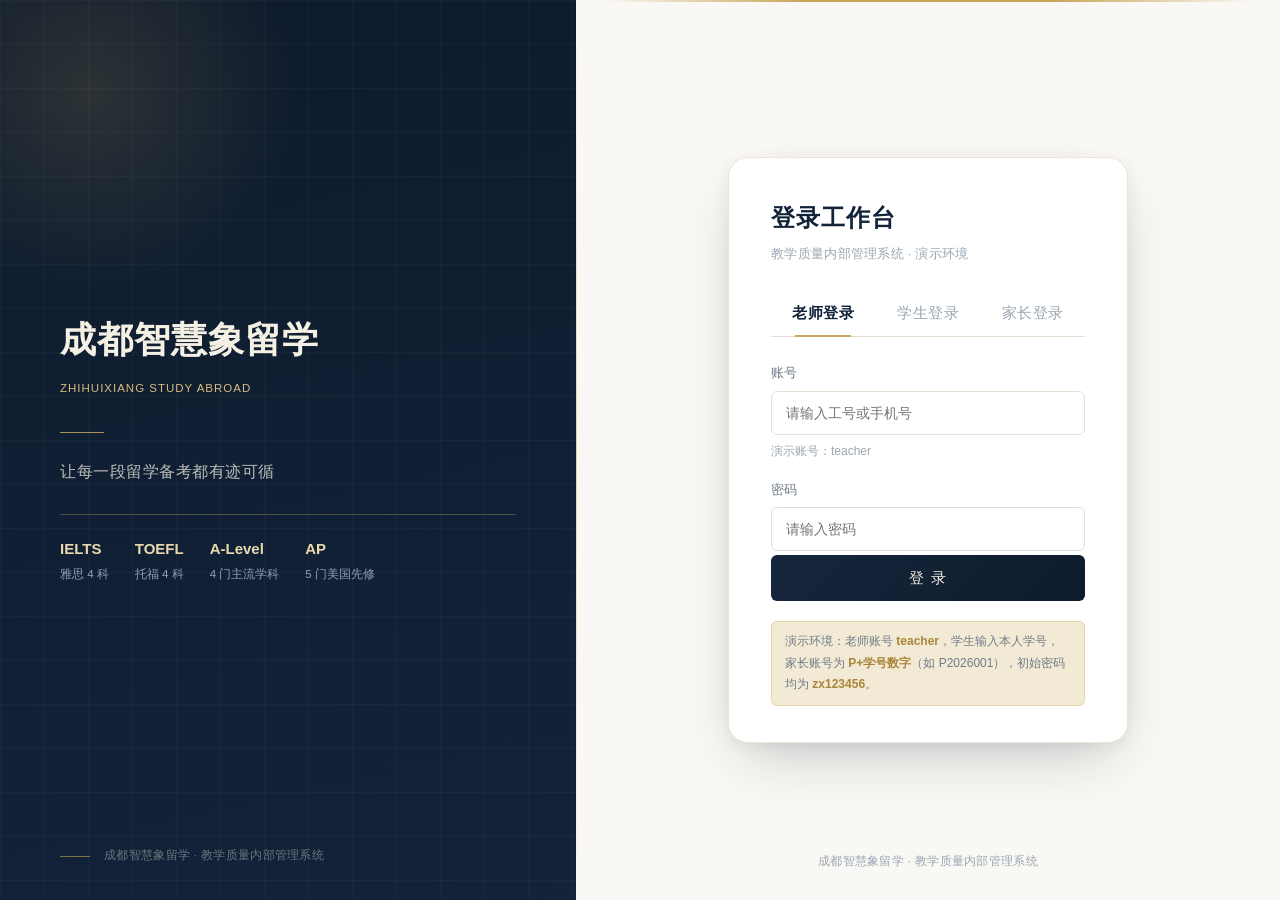
==== index.html @ 8008248f "学生进度追踪系统 Demo：Flask+SQLite 后端 / 老师端 / 学员端 / 家长端" ====
<!DOCTYPE html>
<html lang="zh-CN">
<head>
  <meta charset="UTF-8">
  <meta name="viewport" content="width=device-width, initial-scale=1.0">
  <title>登录 · 成都智慧象留学</title>
  <link rel="stylesheet" href="css/style.css?v=20260830h">
</head>
<body class="login-body">

  <!-- 左侧：品牌区 -->
  <aside class="login-brand">
    <h1 class="lb-name-zh">成都智慧象留学</h1>
    <div class="lb-name-en">ZHIHUIXIANG STUDY ABROAD</div>
    <div class="lb-divider"></div>
    <p class="lb-slogan">让每一段留学备考都有迹可循</p>
    <div class="lb-programs" aria-label="国际课程体系">
      <div class="pg-item"><div class="pg-name">IELTS</div><div class="pg-sub">雅思 4 科</div></div>
      <div class="pg-item"><div class="pg-name">TOEFL</div><div class="pg-sub">托福 4 科</div></div>
      <div class="pg-item"><div class="pg-name">A-Level</div><div class="pg-sub">4 门主流学科</div></div>
      <div class="pg-item"><div class="pg-name">AP</div><div class="pg-sub">5 门美国先修</div></div>
    </div>
    <div class="lb-foot">成都智慧象留学 · 教学质量内部管理系统</div>
  </aside>

  <!-- 右侧：登录区 -->
  <main class="login-main">
    <section class="login-card">
      <h2 class="lc-title">登录工作台</h2>
      <p class="lc-sub">教学质量内部管理系统 · 演示环境</p>

      <div class="login-tabs" id="login-tabs" role="tablist">
        <button type="button" class="login-tab active" data-role="teacher" role="tab" aria-selected="true">老师登录</button>
        <button type="button" class="login-tab" data-role="student" role="tab" aria-selected="false">学生登录</button>
        <button type="button" class="login-tab" data-role="parent" role="tab" aria-selected="false">家长登录</button>
      </div>

      <form id="login-form" autocomplete="off" novalidate>

        <!-- 老师登录 -->
        <div class="login-group" id="group-teacher">
          <div class="field" id="field-t-account">
            <label for="t-account">账号</label>
            <input type="text" id="t-account" placeholder="请输入工号或手机号">
            <span class="f-hint">演示账号：teacher</span>
          </div>
          <div class="field" id="field-t-password">
            <label for="t-password">密码</label>
            <input type="password" id="t-password" placeholder="请输入密码">
          </div>
        </div>

        <!-- 学生登录 -->
        <div class="login-group" id="group-student" hidden>
          <div class="field" id="field-s-account">
            <label for="s-account">学号</label>
            <input type="text" id="s-account" placeholder="请输入本人学号，如 S2026001">
            <span class="f-hint">演示学号：S2026001–S2026010</span>
          </div>
          <div class="field" id="field-s-password">
            <label for="s-password">密码</label>
            <input type="password" id="s-password" placeholder="请输入密码">
          </div>
        </div>

        <!-- 家长登录 -->
        <div class="login-group" id="group-parent" hidden>
          <div class="field" id="field-p-account">
            <label for="p-account">家长账号</label>
            <input type="text" id="p-account" placeholder="请输入家长账号，如 P2026001">
            <span class="f-hint">家长账号 = 字母 P + 孩子学号数字</span>
          </div>
          <div class="field" id="field-p-password">
            <label for="p-password">密码</label>
            <input type="password" id="p-password" placeholder="请输入密码">
          </div>
        </div>

        <div class="login-error" id="login-error" role="alert">账号或密码不正确</div>

        <button type="submit" class="btn-login" id="btn-login">登 录</button>

        <div class="demo-note" id="demo-note">
          演示环境：老师账号 <b>teacher</b>，学生输入本人学号，家长账号为 <b>P+学号数字</b>（如 P2026001），初始密码均为 <b>zx123456</b>。
        </div>
      </form>
    </section>

    <p class="login-footer">成都智慧象留学 · 教学质量内部管理系统</p>
  </main>

  <script src="js/mock-data.js?v=20260830h"></script>
  <script src="js/api.js?v=20260830h"></script>
  <script src="js/common.js?v=20260830h"></script>
</body>
</html>
---- css/style.css ----
/* =========================================================
 * 成都智慧象留学 · 教学质量内部管理系统 - 全站样式
 * 主色：深邃藏蓝 #0E1B2C / #12233A
 * 点缀：香槟金 #C9A85C / #D8BC7E
 * 内容区：暖白 #FAF8F4 + 米白卡片，正文 #2E3A48
 * 字体：标题宋体族，正文微软雅黑，数字 Georgia 衬线
 * ========================================================= */

:root {
  --c-navy: #0E1B2C;
  --c-navy-2: #12233A;
  --c-navy-3: #3E5C76;
  --c-gold: #C9A85C;
  --c-gold-light: #D8BC7E;
  --c-gold-deep: #A9853B;
  --c-gold-soft: #F3EAD5;
  --c-bg: #FAF8F4;
  --c-card: #FFFDF8;
  --c-border: #E5DFD2;
  --c-text: #2E3A48;
  --c-text-sub: #6E7B88;
  --c-text-light: #9AA6B2;
  --c-danger: #B04A3E;
  --c-done: #4A7A5E;
  --c-done-soft: #E7EFE7;
  --radius: 10px;
  --shadow: 0 2px 12px rgba(14, 27, 44, 0.06);
  --shadow-hover: 0 10px 28px rgba(14, 27, 44, 0.12);
  --f-serif: "DengXian", "DengXian Light", "Microsoft YaHei", "PingFang SC", sans-serif;
  --f-num: "Segoe UI", "Helvetica Neue", Arial, sans-serif;
}

* { margin: 0; padding: 0; box-sizing: border-box; }

html, body { height: 100%; }

body {
  font-family: "DengXian", "Microsoft YaHei", "PingFang SC", "Hiragino Sans GB", sans-serif;
  background: var(--c-bg);
  color: var(--c-text);
  font-size: 15px;
  line-height: 1.65;
  -webkit-font-smoothing: antialiased;
}

a { color: inherit; text-decoration: none; }
ul, ol { list-style: none; }
button { font-family: inherit; cursor: pointer; }
input, select, textarea { font-family: inherit; font-size: 14px; color: var(--c-text); }

/* 印章徽标：金色细描边圆环 + 「象」字 */
.seal {
  display: inline-flex;
  align-items: center;
  justify-content: center;
  color: var(--c-gold);
  flex: none;
  user-select: none;
}
.seal svg { display: block; }

/* ================= 顶部导航 ================= */
.topbar {
  background: var(--c-navy);
  color: #F5F0E4;
  height: 62px;
  display: flex;
  align-items: center;
  padding: 0 30px;
  gap: 14px;
  position: sticky;
  top: 0;
  z-index: 50;
  border-bottom: 1px solid rgba(201, 168, 92, 0.35);
}

.topbar .brand {
  display: flex;
  align-items: center;
  gap: 11px;
  font-family: var(--f-serif);
  font-size: 18px;
  font-weight: 600;
  letter-spacing: 0.5px;
  white-space: nowrap;
  color: #F5F0E4;
}

.topbar .brand .seal { width: 32px; height: 32px; }

.topbar .brand-sub {
  font-family: "Microsoft YaHei", sans-serif;
  font-size: 12px;
  font-weight: 400;
  color: rgba(245, 240, 228, 0.55);
  letter-spacing: 0.3px;
  border-left: 1px solid rgba(201, 168, 92, 0.4);
  padding-left: 12px;
}

.topbar .spacer { flex: 1; }

.topbar .user-chip {
  display: flex;
  align-items: center;
  gap: 10px;
  font-size: 13px;
  color: rgba(245, 240, 228, 0.9);
  white-space: nowrap;
}

.topbar .role-badge {
  font-size: 12px;
  color: var(--c-gold-light);
  border: 1px solid rgba(201, 168, 92, 0.55);
  border-radius: 3px;
  padding: 1px 8px;
  letter-spacing: 0.3px;
}

.topbar .user-link {
  font-size: 13px;
  color: rgba(245, 240, 228, 0.8);
  padding: 5px 13px;
  border: 1px solid rgba(245, 240, 228, 0.28);
  border-radius: 4px;
  transition: border-color 0.2s, color 0.2s;
  white-space: nowrap;
  letter-spacing: 0.3px;
}
.topbar .user-link:hover { border-color: var(--c-gold); color: var(--c-gold-light); }

/* ================= 布局 ================= */
.page { max-width: 1200px; margin: 0 auto; padding: 34px 24px 20px; }
.page-narrow { max-width: 1060px; }

.site-footer {
  text-align: center;
  font-size: 12px;
  color: var(--c-text-light);
  letter-spacing: 0.3px;
  padding: 26px 0 34px;
}
.site-footer::before {
  content: "";
  display: block;
  width: 56px;
  height: 1px;
  background: var(--c-gold);
  opacity: 0.55;
  margin: 0 auto 14px;
}

.section-head {
  display: flex;
  align-items: baseline;
  justify-content: space-between;
  gap: 12px;
  margin: 30px 0 16px;
}
.section-head h2 {
  font-family: var(--f-serif);
  font-size: 19px;
  font-weight: 600;
  color: var(--c-navy-2);
  letter-spacing: 0.5px;
}
.section-head h2::before {
  content: "";
  display: inline-block;
  width: 4px; height: 15px;
  background: var(--c-gold);
  margin-right: 10px;
  vertical-align: -1px;
}
.section-head .sec-note { font-size: 12px; color: var(--c-text-light); letter-spacing: 0.5px; }

/* ================= 卡片 ================= */
.card {
  background: var(--c-card);
  border-radius: var(--radius);
  box-shadow: var(--shadow);
  border: 1px solid var(--c-border);
  padding: 22px 24px;
}

/* ================= 统计卡片 ================= */
.stat-grid {
  display: grid;
  grid-template-columns: repeat(4, 1fr);
  gap: 18px;
}

.stat-card {
  background: var(--c-card);
  border-radius: var(--radius);
  box-shadow: var(--shadow);
  border: 1px solid var(--c-border);
  border-top: 2px solid var(--c-gold);
  padding: 20px 22px;
  display: flex;
  align-items: center;
  gap: 16px;
  transition: transform 0.2s, box-shadow 0.2s;
}
.stat-card:hover { transform: translateY(-2px); box-shadow: var(--shadow-hover); }

.stat-icon {
  width: 48px; height: 48px;
  border-radius: 50%;
  border: 1px solid var(--c-border);
  background: var(--c-bg);
  color: var(--c-gold-deep);
  display: flex; align-items: center; justify-content: center;
  flex: none;
}
.stat-icon svg { width: 22px; height: 22px; }
.stat-icon.navy { color: var(--c-navy-2); }

.stat-meta .stat-value {
  font-family: var(--f-num);
  font-size: 28px;
  font-weight: 700;
  color: var(--c-navy-2);
  line-height: 1.2;
}
.stat-meta .stat-value .unit {
  font-family: "Microsoft YaHei", sans-serif;
  font-size: 13px; font-weight: 400;
  color: var(--c-text-sub);
  margin-left: 3px;
}
.stat-meta .stat-label { font-size: 13px; color: var(--c-text-sub); margin-top: 2px; letter-spacing: 0.3px; }

/* ================= 筛选工具栏 ================= */
.toolbar {
  display: flex;
  flex-wrap: wrap;
  gap: 12px;
  align-items: center;
  margin-bottom: 20px;
}

.search-box {
  position: relative;
  flex: 1;
  min-width: 220px;
  max-width: 340px;
}
.search-box svg {
  position: absolute; left: 13px; top: 50%;
  transform: translateY(-50%);
  width: 16px; height: 16px;
  color: var(--c-text-light);
  pointer-events: none;
}
.search-box input {
  width: 100%;
  height: 40px;
  border: 1px solid var(--c-border);
  border-radius: 6px;
  padding: 0 12px 0 38px;
  background: #fff;
  outline: none;
  transition: border-color 0.2s, box-shadow 0.2s;
}
.search-box input:focus {
  border-color: var(--c-navy-2);
  box-shadow: 0 0 0 3px rgba(18, 35, 58, 0.08);
}

.filter-tabs { display: flex; gap: 8px; flex-wrap: wrap; }
.filter-tab {
  height: 40px;
  padding: 0 18px;
  border: 1px solid var(--c-border);
  border-radius: 6px;
  background: #fff;
  font-size: 13px;
  letter-spacing: 0.3px;
  color: var(--c-text-sub);
  transition: all 0.2s;
}
.filter-tab:hover { border-color: var(--c-gold); color: var(--c-gold-deep); }
.filter-tab.active {
  background: var(--c-navy-2);
  border-color: var(--c-navy-2);
  color: #F5F0E4;
  font-weight: 500;
}

.toolbar .result-count { font-size: 13px; color: var(--c-text-light); margin-left: auto; white-space: nowrap; }

/* ================= 学员卡片列表 ================= */
.student-grid {
  display: grid;
  grid-template-columns: repeat(3, 1fr);
  gap: 18px;
}

.student-card {
  background: var(--c-card);
  border-radius: var(--radius);
  border: 1px solid var(--c-border);
  box-shadow: var(--shadow);
  padding: 20px;
  cursor: pointer;
  transition: transform 0.2s, box-shadow 0.2s, border-color 0.2s;
  display: flex;
  flex-direction: column;
  gap: 14px;
  position: relative;
}
.student-card:hover {
  transform: translateY(-3px);
  box-shadow: var(--shadow-hover);
  border-color: rgba(201, 168, 92, 0.7);
}

.sc-head { display: flex; align-items: center; gap: 12px; }

.avatar {
  width: 44px; height: 44px;
  border-radius: 50%;
  color: #F5F0E4;
  font-size: 18px;
  font-family: var(--f-serif);
  display: inline-flex;
  align-items: center;
  justify-content: center;
  flex: none;
  user-select: none;
  border: 1px solid rgba(255, 255, 255, 0.25);
}
.avatar.sm { width: 34px; height: 34px; font-size: 14px; }
.avatar.lg { width: 56px; height: 56px; font-size: 23px; }

.sc-name-block { flex: 1; min-width: 0; }
.sc-name {
  font-family: var(--f-serif);
  font-size: 17px;
  font-weight: 600;
  letter-spacing: 0.3px;
  color: var(--c-navy-2);
}
.sc-no { font-size: 12px; color: var(--c-text-light); margin-top: 1px; font-family: var(--f-num); letter-spacing: 0.5px; }

.sc-class { font-size: 12px; color: var(--c-text-sub); background: var(--c-bg); border: 1px solid var(--c-border); border-radius: 3px; padding: 2px 8px; white-space: nowrap; }

.sc-tags { display: flex; flex-wrap: wrap; gap: 6px; }

.tag {
  font-size: 12px;
  padding: 2px 10px;
  border-radius: 3px;
  white-space: nowrap;
  letter-spacing: 0.5px;
}
.tag-subject { background: var(--c-gold-soft); color: var(--c-gold-deep); }

.tag-stage-basic { background: #ECEFF3; color: var(--c-navy-2); }
.tag-stage-boost { background: var(--c-gold-soft); color: var(--c-gold-deep); }
.tag-stage-sprint { background: var(--c-navy-2); color: var(--c-gold-light); }

.sc-progress .prog-top {
  display: flex; justify-content: space-between;
  font-size: 12px; color: var(--c-text-sub); margin-bottom: 6px;
}
.sc-progress .prog-top b { color: var(--c-navy-2); font-size: 14px; font-family: var(--f-num); }

.progress-track {
  height: 6px;
  background: #EFEAE0;
  border-radius: 999px;
  overflow: hidden;
}
.progress-fill {
  height: 100%;
  border-radius: 999px;
  background: linear-gradient(90deg, var(--c-navy-2), var(--c-navy-3));
  transition: width 0.6s ease;
}

.sc-foot {
  display: flex; justify-content: space-between; align-items: center;
  font-size: 12px; color: var(--c-text-light);
  border-top: 1px solid var(--c-border);
  padding-top: 12px;
}
.sc-foot .dot {
  display: inline-block; width: 5px; height: 5px;
  border-radius: 50%; background: var(--c-gold);
  margin-right: 6px; vertical-align: 1.5px;
}

.empty-tip {
  grid-column: 1 / -1;
  text-align: center;
  color: var(--c-text-light);
  padding: 50px 0;
  font-size: 14px;
  letter-spacing: 0.3px;
}

/* ================= 弹窗 ================= */
.modal-mask {
  position: fixed; inset: 0;
  background: rgba(14, 27, 44, 0.55);
  display: none;
  align-items: flex-start;
  justify-content: center;
  padding: 40px 20px;
  z-index: 100;
  overflow-y: auto;
}
.modal-mask.open { display: flex; }

.modal {
  background: var(--c-card);
  border-radius: 12px;
  border-top: 2px solid var(--c-gold);
  width: 100%;
  max-width: 880px;
  box-shadow: 0 24px 64px rgba(14, 27, 44, 0.35);
  animation: modalIn 0.25s ease;
}
@keyframes modalIn { from { opacity: 0; transform: translateY(16px); } to { opacity: 1; transform: none; } }

.modal-head {
  display: flex; align-items: center; gap: 14px;
  padding: 20px 26px;
  border-bottom: 1px solid var(--c-border);
  position: sticky; top: 0; background: var(--c-card);
  border-radius: 12px 12px 0 0;
  z-index: 2;
}
.modal-head .m-title {
  font-family: var(--f-serif);
  font-size: 17px; font-weight: 600;
  letter-spacing: 0.3px;
  color: var(--c-navy-2);
  flex: 1;
}
.modal-head .m-sub { font-family: "Microsoft YaHei", sans-serif; font-size: 12px; color: var(--c-text-light); margin-top: 2px; font-weight: 400; letter-spacing: 0.5px; }
.modal-close {
  width: 32px; height: 32px;
  border: 1px solid var(--c-border);
  background: #fff;
  border-radius: 6px;
  color: var(--c-text-sub);
  font-size: 15px;
  line-height: 1;
  flex: none;
  transition: all 0.2s;
}
.modal-close:hover { border-color: var(--c-gold); color: var(--c-gold-deep); }

.modal-body { padding: 24px 26px 28px; }

.detail-summary {
  display: flex; flex-wrap: wrap; gap: 10px 26px;
  background: var(--c-bg);
  border: 1px solid var(--c-border);
  border-radius: 8px;
  padding: 14px 18px;
  margin-bottom: 20px;
  font-size: 13px;
}
.detail-summary .item b { color: var(--c-navy-2); font-weight: 600; }
.detail-summary .item span { color: var(--c-text-light); margin-right: 6px; }

.detail-grid {
  display: grid;
  grid-template-columns: 310px 1fr;
  gap: 24px;
  align-items: start;
}

.detail-block h3 {
  font-family: var(--f-serif);
  font-size: 14.5px; font-weight: 600;
  letter-spacing: 0.3px;
  color: var(--c-navy-2);
  margin: 20px 0 10px;
  display: flex; align-items: center; gap: 6px;
}
.detail-block h3:first-child { margin-top: 0; }

/* 趋势图 */
.trend-chart { width: 100%; background: var(--c-bg); border: 1px solid var(--c-border); border-radius: 8px; padding: 12px 8px 6px; }
.trend-chart svg { width: 100%; height: auto; display: block; }

/* 时间线 */
.timeline { position: relative; padding-left: 20px; }
.timeline::before {
  content: "";
  position: absolute; left: 5px; top: 6px; bottom: 6px;
  width: 1px;
  background: var(--c-border);
}
.tl-item { position: relative; padding: 0 0 18px 14px; }
.tl-item:last-child { padding-bottom: 4px; }
.tl-item::before {
  content: "";
  position: absolute; left: -19px; top: 6px;
  width: 9px; height: 9px;
  border-radius: 50%;
  background: var(--c-gold);
  border: 2px solid var(--c-card);
  box-shadow: 0 0 0 2px var(--c-gold-soft);
}
.tl-item.tl-pending::before { background: var(--c-navy-3); box-shadow: 0 0 0 2px #E4EAF0; }
.tl-item.tl-new::before { background: var(--c-gold-deep); box-shadow: 0 0 0 2px var(--c-gold-soft); }

.tl-card {
  background: var(--c-bg);
  border: 1px solid var(--c-border);
  border-radius: 8px;
  padding: 12px 14px;
  transition: box-shadow 0.3s;
}
.tl-card.flash { animation: flashBg 1.6s ease; }
@keyframes flashBg {
  0% { background: var(--c-gold-soft); box-shadow: 0 0 0 2px var(--c-gold); }
  100% { background: var(--c-bg); box-shadow: none; }
}
.tl-top { display: flex; flex-wrap: wrap; align-items: center; gap: 10px; font-size: 12px; color: var(--c-text-light); }
.tl-top .tl-date { font-family: var(--f-num); font-weight: 700; color: var(--c-text-sub); letter-spacing: 0.5px; }
.tl-top .tl-status { margin-left: auto; }
.tl-top .tag-done { background: var(--c-done-soft); color: var(--c-done); }
.tl-top .tag-pending { background: #E4EAF0; color: var(--c-navy-3); }
.tl-content { font-size: 13.5px; margin-top: 6px; }
.tl-comment {
  margin-top: 8px;
  font-size: 12.5px;
  color: var(--c-text-sub);
  background: #fff;
  border-left: 2px solid var(--c-gold);
  border-radius: 0 6px 6px 0;
  padding: 6px 10px;
}
.tl-comment .c-label { color: var(--c-gold-deep); font-weight: 600; margin-right: 4px; letter-spacing: 0.3px; }
.tl-comment.empty { border-left-color: var(--c-border); color: var(--c-text-light); }

/* 成绩表 */
.exam-table { width: 100%; border-collapse: collapse; font-size: 13px; }
.exam-table th, .exam-table td { padding: 9px 12px; text-align: left; border-bottom: 1px solid var(--c-border); }
.exam-table th { color: var(--c-text-light); font-weight: 500; font-size: 12px; background: var(--c-bg); letter-spacing: 0.3px; }
.exam-table tr:last-child td { border-bottom: none; }
.exam-table td.score { font-weight: 700; color: var(--c-navy-2); font-family: var(--f-num); }
.exam-table td.score .good { color: var(--c-gold-deep); }

/* ================= 按钮 ================= */
.btn {
  display: inline-flex; align-items: center; justify-content: center; gap: 6px;
  height: 38px;
  padding: 0 18px;
  border-radius: 6px;
  border: 1px solid transparent;
  font-size: 14px;
  letter-spacing: 0.3px;
  transition: all 0.2s;
  white-space: nowrap;
}
.btn-primary { background: var(--c-navy-2); color: #F5F0E4; }
.btn-primary:hover { background: var(--c-navy); }
.btn-accent { background: var(--c-gold); color: #FFFFFF; }
.btn-accent:hover { background: var(--c-gold-deep); }
.btn-ghost { background: #fff; border-color: var(--c-border); color: var(--c-text-sub); }
.btn-ghost:hover { border-color: var(--c-gold); color: var(--c-gold-deep); }
.btn-lg { height: 46px; padding: 0 28px; font-size: 15px; }

/* ================= 表单 ================= */
.form-grid { display: grid; grid-template-columns: 1fr 1fr; gap: 14px; }
.form-item { display: flex; flex-direction: column; gap: 6px; }
.form-item.full { grid-column: 1 / -1; }
.form-item label { font-size: 13px; color: var(--c-text-sub); font-weight: 500; letter-spacing: 0.5px; }
.form-item label .req { color: var(--c-danger); margin-left: 2px; }
.form-item input, .form-item select, .form-item textarea {
  height: 38px;
  border: 1px solid var(--c-border);
  border-radius: 6px;
  padding: 0 12px;
  outline: none;
  background: #fff;
  transition: border-color 0.2s, box-shadow 0.2s;
  width: 100%;
}
.form-item textarea { height: 72px; padding: 8px 12px; resize: vertical; }
.form-item input:focus, .form-item select:focus, .form-item textarea:focus {
  border-color: var(--c-navy-2);
  box-shadow: 0 0 0 3px rgba(18, 35, 58, 0.08);
}
.form-actions { display: flex; justify-content: flex-end; gap: 10px; margin-top: 18px; }

/* ================= 学员端（我的备考档案） ================= */
.profile-head {
  display: flex; align-items: center; gap: 18px; flex-wrap: wrap;
}
.profile-head .p-info { flex: 1; min-width: 200px; }
.profile-head .p-name {
  font-family: var(--f-serif);
  font-size: 22px; font-weight: 700;
  letter-spacing: 0.5px;
  color: var(--c-navy-2);
}
.profile-head .p-meta { font-size: 13px; color: var(--c-text-sub); margin-top: 5px; display: flex; flex-wrap: wrap; gap: 6px 14px; }

.ring-wrap { display: flex; gap: 30px; align-items: center; flex-wrap: wrap; margin-top: 22px; }
.ring-box { position: relative; width: 168px; height: 168px; flex: none; }
.ring-box svg { width: 100%; height: 100%; transform: rotate(-90deg); }
.ring-box .ring-center {
  position: absolute; inset: 0;
  display: flex; flex-direction: column; align-items: center; justify-content: center;
}
.ring-box .ring-value {
  font-family: var(--f-num);
  font-size: 34px; font-weight: 700;
  color: var(--c-gold-deep);
  line-height: 1.1;
}
.ring-box .ring-value .unit { font-size: 14px; font-weight: 400; }
.ring-box .ring-label { font-size: 12px; color: var(--c-text-light); margin-top: 3px; letter-spacing: 0.3px; }

.ring-side { flex: 1; min-width: 240px; display: flex; flex-direction: column; gap: 12px; }
.goal-card {
  background: var(--c-bg);
  border: 1px solid var(--c-border);
  border-radius: 8px;
  padding: 14px 16px;
  font-size: 13.5px;
}
.goal-card .g-label {
  font-size: 12px; color: var(--c-gold-deep); font-weight: 600;
  letter-spacing: 0.3px;
  display: flex; align-items: center; gap: 5px; margin-bottom: 4px;
}
.stage-row { display: flex; align-items: center; gap: 10px; font-size: 13.5px; flex-wrap: wrap; }
.stage-track {
  flex: 1; min-width: 180px;
  display: flex; align-items: center;
}
.stage-step {
  flex: 1; text-align: center; position: relative; font-size: 12px; color: var(--c-text-light);
  letter-spacing: 0.3px;
}
.stage-step .s-dot {
  width: 12px; height: 12px; border-radius: 50%;
  background: #EFEAE0; margin: 0 auto 4px;
  border: 2px solid #fff; box-shadow: 0 0 0 2px #EFEAE0;
}
.stage-step.done .s-dot { background: var(--c-navy-3); box-shadow: 0 0 0 2px #E4EAF0; }
.stage-step.current { color: var(--c-navy-2); font-weight: 600; }
.stage-step.current .s-dot { background: var(--c-gold); box-shadow: 0 0 0 2px var(--c-gold-soft); }
.stage-line { height: 2px; flex: 1; background: #EFEAE0; margin-bottom: 18px; }
.stage-line.done { background: var(--c-navy-3); }

/* 周柱状图 */
.bar-chart {
  display: flex; align-items: flex-end; gap: 14px;
  height: 170px;
  padding: 10px 6px 0;
}
.bar-col { flex: 1; display: flex; flex-direction: column; align-items: center; gap: 6px; height: 100%; justify-content: flex-end; }
.bar-col .bar {
  width: 60%; max-width: 42px;
  border-radius: 3px 3px 0 0;
  background: linear-gradient(180deg, var(--c-navy-3), var(--c-navy-2));
  min-height: 4px;
  transition: height 0.6s ease;
  position: relative;
}
.bar-col.weekend .bar { background: linear-gradient(180deg, var(--c-gold-light), var(--c-gold)); }
.bar-col .bar-val { font-family: var(--f-num); font-size: 11px; color: var(--c-text-sub); font-weight: 700; }
.bar-col .bar-label { font-size: 12px; color: var(--c-text-light); letter-spacing: 0.3px; }
.bar-col .bar-label.today { color: var(--c-gold-deep); font-weight: 700; }

/* 成绩卡片 */
.exam-cards { display: grid; grid-template-columns: repeat(auto-fill, minmax(220px, 1fr)); gap: 14px; }
.exam-card {
  background: var(--c-card);
  border: 1px solid var(--c-border);
  border-radius: 8px;
  padding: 16px;
  display: flex; align-items: center; gap: 14px;
  box-shadow: var(--shadow);
  transition: transform 0.2s, box-shadow 0.2s;
}
.exam-card:hover { transform: translateY(-2px); box-shadow: var(--shadow-hover); }
.exam-score {
  width: 54px; height: 54px; border-radius: 50%;
  border: 1px solid rgba(201, 168, 92, 0.55);
  display: flex; align-items: center; justify-content: center;
  font-family: var(--f-num);
  font-weight: 700; font-size: 16px; flex: none;
  background: var(--c-gold-soft); color: var(--c-gold-deep);
}
.exam-score.mid { background: var(--c-bg); color: var(--c-navy-3); border-color: var(--c-border); }
.exam-info .e-subject { font-size: 14px; font-weight: 600; letter-spacing: 0.5px; }
.exam-info .e-meta { font-size: 12px; color: var(--c-text-light); margin-top: 2px; }

/* ================= 登录页 ================= */
.login-body {
  min-height: 100vh;
  display: flex;
}

/* 左侧品牌区 */
.login-brand {
  width: 45%;
  min-width: 380px;
  background: linear-gradient(168deg, var(--c-navy) 0%, var(--c-navy-2) 100%);
  color: #F5F0E4;
  display: flex;
  flex-direction: column;
  justify-content: center;
  padding: 64px 60px;
  position: relative;
  overflow: hidden;
}
.login-brand .lb-watermark {
  position: absolute;
  right: -30px; bottom: -60px;
  font-family: var(--f-serif);
  font-size: 340px;
  line-height: 1;
  color: rgba(201, 168, 92, 0.05);
  pointer-events: none;
  user-select: none;
}
.login-brand .lb-seal { width: 76px; height: 76px; margin-bottom: 34px; }
.login-brand .lb-name-zh {
  font-family: var(--f-serif);
  font-size: 36px;
  font-weight: 600;
  letter-spacing: 1px;
  line-height: 1.35;
}
.login-brand .lb-name-en {
  margin-top: 14px;
  font-family: var(--f-num);
  font-size: 11.5px;
  letter-spacing: 1px;
  color: var(--c-gold-light);
  text-transform: uppercase;
}
.login-brand .lb-divider {
  width: 44px; height: 1px;
  background: var(--c-gold);
  margin: 34px 0 26px;
  opacity: 0.85;
}
.login-brand .lb-slogan {
  font-size: 15.5px;
  letter-spacing: 0.5px;
  color: rgba(245, 240, 228, 0.75);
}
.login-brand .lb-foot {
  position: absolute;
  left: 60px; right: 60px; bottom: 34px;
  font-size: 12px;
  letter-spacing: 0.3px;
  color: rgba(245, 240, 228, 0.4);
  display: flex;
  align-items: center;
  gap: 14px;
}
.login-brand .lb-foot::before {
  content: "";
  width: 30px; height: 1px;
  background: var(--c-gold);
  opacity: 0.6;
  flex: none;
}

/* 右侧登录区 */
.login-main {
  flex: 1;
  background: var(--c-bg);
  display: flex;
  align-items: center;
  justify-content: center;
  padding: 48px 24px;
  position: relative;
}
.login-main::before {
  content: "";
  position: absolute; left: 0; top: 0; bottom: 0;
  width: 1px;
  background: linear-gradient(180deg, rgba(201, 168, 92, 0), var(--c-gold), rgba(201, 168, 92, 0));
  opacity: 0.5;
}

.login-card {
  width: 100%;
  max-width: 400px;
  background: #fff;
  border: 1px solid var(--c-border);
  border-top: 2px solid var(--c-gold);
  border-radius: 10px;
  box-shadow: 0 14px 44px rgba(14, 27, 44, 0.08);
  padding: 40px 42px 36px;
  animation: cardIn 0.5s ease;
}
@keyframes cardIn { from { opacity: 0; transform: translateY(14px); } to { opacity: 1; transform: none; } }

.lc-title {
  font-family: var(--f-serif);
  font-size: 24px;
  font-weight: 600;
  letter-spacing: 1px;
  color: var(--c-navy-2);
}
.lc-sub { font-size: 12.5px; color: var(--c-text-light); margin-top: 6px; letter-spacing: 0.3px; }

.login-tabs {
  display: flex;
  margin: 30px 0 26px;
  border-bottom: 1px solid var(--c-border);
}
.login-tab {
  flex: 1;
  background: none;
  border: none;
  font-size: 15px;
  letter-spacing: 0.5px;
  color: var(--c-text-light);
  padding: 10px 0 13px;
  position: relative;
  transition: color 0.2s;
}
.login-tab:hover { color: var(--c-text-sub); }
.login-tab.active { color: var(--c-navy-2); font-weight: 600; }
.login-tab::after {
  content: "";
  position: absolute;
  left: 50%; bottom: -1px;
  width: 0; height: 2px;
  background: var(--c-gold);
  transform: translateX(-50%);
  transition: width 0.25s ease;
}
.login-tab.active::after { width: 56px; }

.login-group { display: flex; flex-direction: column; gap: 18px; }
.login-group[hidden] { display: none; }

.field { display: flex; flex-direction: column; gap: 7px; }
.field label {
  font-size: 12.5px;
  color: var(--c-text-sub);
  letter-spacing: 0.3px;
}
.field input, .field select {
  height: 44px;
  border: 1px solid var(--c-border);
  border-radius: 6px;
  padding: 0 14px;
  outline: none;
  background: #fff;
  font-size: 14px;
  transition: border-color 0.2s, box-shadow 0.2s;
}
.field select { appearance: none; -webkit-appearance: none; background-image: none; }
.field .select-wrap { position: relative; }
.field .select-wrap::after {
  content: "";
  position: absolute; right: 16px; top: 50%;
  width: 7px; height: 7px;
  border-right: 1.5px solid var(--c-text-light);
  border-bottom: 1.5px solid var(--c-text-light);
  transform: translateY(-70%) rotate(45deg);
  pointer-events: none;
}
.field input:focus, .field select:focus {
  border-color: var(--c-navy-2);
  box-shadow: 0 0 0 3px rgba(18, 35, 58, 0.08);
}
.field.has-error input, .field.has-error select {
  border-color: var(--c-danger);
  box-shadow: 0 0 0 3px rgba(176, 74, 62, 0.1);
}
.field .f-hint { font-size: 12px; color: var(--c-text-light); }

.login-error {
  display: none;
  font-size: 13px;
  color: var(--c-danger);
  background: rgba(176, 74, 62, 0.07);
  border: 1px solid rgba(176, 74, 62, 0.25);
  border-radius: 6px;
  padding: 9px 13px;
  letter-spacing: 0.5px;
}
.login-error.show { display: block; animation: shakeIn 0.3s ease; }
@keyframes shakeIn {
  0% { transform: translateX(-4px); }
  50% { transform: translateX(4px); }
  100% { transform: translateX(0); }
}

.btn-login {
  width: 100%;
  height: 46px;
  margin-top: 4px;
  background: var(--c-navy-2);
  color: #F5F0E4;
  border: none;
  border-radius: 6px;
  font-size: 15px;
  letter-spacing: 1px;
  transition: background 0.2s, transform 0.15s;
}
.btn-login:hover { background: var(--c-navy); }
.btn-login:active { transform: translateY(1px); }

.demo-note {
  margin-top: 20px;
  font-size: 12px;
  color: var(--c-text-sub);
  background: var(--c-gold-soft);
  border: 1px solid rgba(201, 168, 92, 0.35);
  border-radius: 6px;
  padding: 9px 13px;
  line-height: 1.8;
}
.demo-note b { color: var(--c-gold-deep); font-weight: 600; }

.login-footer {
  position: absolute;
  left: 0; right: 0; bottom: 28px;
  text-align: center;
  font-size: 12px;
  color: var(--c-text-light);
  letter-spacing: 0.3px;
}

/* ================= Toast ================= */
.toast {
  position: fixed;
  top: 78px; left: 50%;
  transform: translate(-50%, -12px);
  background: #fff;
  color: var(--c-text);
  padding: 10px 22px;
  border-radius: 8px;
  border: 1px solid var(--c-border);
  border-left: 3px solid var(--c-gold);
  box-shadow: 0 10px 30px rgba(14, 27, 44, 0.18);
  font-size: 14px;
  opacity: 0;
  pointer-events: none;
  transition: opacity 0.3s, transform 0.3s;
  z-index: 200;
}
.toast-show { opacity: 1; transform: translate(-50%, 0); }
.toast-warn { border-left-color: var(--c-danger); }

/* ================= 响应式 ================= */
@media (max-width: 1024px) {
  .student-grid { grid-template-columns: repeat(2, 1fr); }
  .detail-grid { grid-template-columns: 1fr; }
}

@media (max-width: 860px) {
  .login-body { flex-direction: column; }
  .login-brand {
    width: 100%; min-width: 0;
    padding: 48px 32px 84px;
  }
  .login-brand .lb-name-zh { font-size: 28px; letter-spacing: 1px; }
  .login-brand .lb-watermark { font-size: 220px; }
  .login-brand .lb-foot { left: 32px; right: 32px; bottom: 28px; }
  .login-main::before { display: none; }
}

@media (max-width: 768px) {
  .page { padding: 22px 16px 12px; }
  .topbar { padding: 0 16px; height: 56px; }
  .topbar .brand-sub, .topbar .role-badge { display: none; }
  .stat-grid { grid-template-columns: repeat(2, 1fr); gap: 12px; }
  .student-grid { grid-template-columns: 1fr; }
  .form-grid { grid-template-columns: 1fr; }
  .login-card { padding: 30px 24px 28px; }
  .modal-mask { padding: 16px 10px; }
  .toolbar .result-count { margin-left: 0; width: 100%; }
  .section-head h2 { font-size: 17px; }
}

/* ---------- 老师端编辑能力：评阅 / 小按钮 ---------- */
.btn-mini {
  height: 24px;
  padding: 0 10px;
  font-size: 12px;
  border-radius: 6px;
  border: 1px solid #C9A85C;
  background: #FFFDF8;
  color: #A0885A;
  cursor: pointer;
  font-family: inherit;
  transition: background 0.15s, color 0.15s;
}
.btn-mini:hover { background: #C9A85C; color: #FFFDF8; }
.btn-mini.primary {
  background: #C9A85C;
  color: #FFFDF8;
  border-color: #C9A85C;
}
.btn-mini.primary:hover { background: #B3944C; }

.tl-top { display: flex; align-items: center; gap: 10px; }
.tl-top .btn-mini { margin-left: auto; }

.review-form {
  display: flex;
  gap: 8px;
  margin-top: 10px;
}
.review-input {
  flex: 1;
  height: 34px;
  padding: 0 12px;
  font-size: 13px;
  border: 1px solid #E5DFD2;
  border-radius: 8px;
  background: #FAF8F4;
  color: #2E3A48;
  font-family: inherit;
}
.review-input:focus {
  outline: none;
  border-color: #C9A85C;
  background: #FFFDF8;
}

/* ---------- 科目复选框组（编辑档案） ---------- */
.subject-box {
  display: flex;
  flex-wrap: wrap;
  gap: 10px 22px;
  padding: 12px 14px;
  border: 1px solid #E5DFD2;
  border-radius: 10px;
  background: #FAF8F4;
}
.subj-group { display: flex; align-items: center; flex-wrap: wrap; gap: 6px 10px; }
.subj-group-name {
  font-size: 12px;
  color: #A0885A;
  font-weight: 600;
  letter-spacing: 0.3px;
  margin-right: 2px;
}
.subj-check {
  display: inline-flex;
  align-items: center;
  gap: 5px;
  font-size: 13px;
  color: #2E3A48;
  cursor: pointer;
  padding: 3px 8px;
  border-radius: 6px;
  background: #FFFDF8;
  border: 1px solid #E5DFD2;
}
.subj-check:hover { border-color: #C9A85C; }
.subj-check input { accent-color: #C9A85C; margin: 0; }

/* =========================================================
   设计升级（国际课程教培质感）：分层品牌区 / 精致卡片 / 细节微交互
   ========================================================= */

/* 品牌区：金色光晕 + 细网格底纹，强化层次 */
.login-brand { position: relative; overflow: hidden; }
.login-brand::before {
  content: "";
  position: absolute;
  width: 420px; height: 420px;
  left: -120px; top: -120px;
  border-radius: 50%;
  background: radial-gradient(circle, rgba(201,168,92,0.16) 0%, rgba(201,168,92,0) 70%);
  pointer-events: none;
}
.login-brand::after {
  content: "";
  position: absolute; inset: 0;
  background-image:
    linear-gradient(rgba(255,255,255,0.028) 1px, transparent 1px),
    linear-gradient(90deg, rgba(255,255,255,0.028) 1px, transparent 1px);
  background-size: 44px 44px;
  pointer-events: none;
}
.login-brand > * { position: relative; z-index: 1; }

/* 品牌区数据条：国际课程体系一览（JS 渲染，也可静态） */
.lb-programs {
  margin-top: 30px;
  padding-top: 22px;
  border-top: 1px solid rgba(201,168,92,0.35);
  display: flex;
  gap: 26px;
}
.lb-programs .pg-item .pg-name {
  font-size: 15px; font-weight: 600; color: #E8D9AE;
  font-family: "Segoe UI", Arial, sans-serif;
}
.lb-programs .pg-item .pg-sub { font-size: 11.5px; color: #8FA0B5; margin-top: 3px; }

/* 登录卡片：描边 + 更立体的阴影 + 金色顶线细节 */
.login-card {
  border: 1px solid #ECE6D8;
  border-radius: 20px;
  box-shadow: 0 24px 60px -18px rgba(14,27,44,0.25), 0 4px 16px rgba(14,27,44,0.06);
}
.login-card::before {
  content: "";
  position: absolute;
  top: 0; left: 28px; right: 28px;
  height: 2px;
  background: linear-gradient(90deg, transparent, #C9A85C 30%, #C9A85C 70%, transparent);
  border-radius: 2px;
}

/* 输入框：聚焦时金色柔光 */
.field input:focus, .field select:focus {
  border-color: #C9A85C;
  box-shadow: 0 0 0 3px rgba(201,168,92,0.15);
}

/* 主按钮：微渐变 + 悬停浮起 */
.btn-login {
  background: linear-gradient(135deg, #16263C 0%, #0E1B2C 100%);
  transition: transform 0.15s ease, box-shadow 0.2s ease, background 0.2s ease;
}
.btn-login:hover {
  background: linear-gradient(135deg, #1B3050 0%, #12233A 100%);
  transform: translateY(-1px);
  box-shadow: 0 10px 22px -8px rgba(14,27,44,0.45);
}
.btn-login:active { transform: translateY(0); }

/* 统计卡与学员卡：悬停浮起 + 金色描边过渡 */
.stat-card, .student-card { transition: transform 0.18s ease, box-shadow 0.2s ease, border-color 0.2s ease; }
.stat-card:hover { transform: translateY(-2px); box-shadow: 0 14px 30px -14px rgba(14,27,44,0.28); }
.student-card:hover {
  transform: translateY(-2px);
  border-color: rgba(201,168,92,0.65);
  box-shadow: 0 16px 34px -16px rgba(14,27,44,0.3);
}

/* 弹窗头部：细节分隔 */
.modal-head { border-bottom: 1px solid #F0EBE0; padding-bottom: 14px; }

/* ===== 修改密码弹窗 / 导出按钮 ===== */
.modal-sm { max-width: 400px; }
.btn:disabled { opacity: 0.55; cursor: not-allowed; }

/* ===== 管理端扩展：筛选/新建学员/速记/配置/审计/停用态 ===== */
.tb-select {
  height: 38px;
  padding: 0 30px 0 12px;
  border: 1px solid var(--c-border);
  border-radius: 8px;
  background: #fff url("data:image/svg+xml;charset=utf-8,%3Csvg xmlns='http://www.w3.org/2000/svg' width='10' height='6'%3E%3Cpath d='M1 1l4 4 4-4' stroke='%236E7B88' fill='none' stroke-width='1.5' stroke-linecap='round'/%3E%3C/svg%3E") no-repeat right 12px center;
  font-family: inherit;
  font-size: 13px;
  color: var(--c-text);
  appearance: none;
  -webkit-appearance: none;
  cursor: pointer;
  white-space: nowrap;
}
.tb-select:focus { outline: none; border-color: var(--c-gold); box-shadow: 0 0 0 3px rgba(201, 168, 92, 0.15); }

.chk-line {
  display: inline-flex; align-items: center; gap: 6px;
  font-size: 13px; color: var(--c-text-sub); cursor: pointer; white-space: nowrap;
}
.chk-line input { accent-color: var(--c-gold-deep); }

.student-card.inactive { opacity: 0.62; }
.student-card.inactive .sc-name { color: var(--c-text-sub); }

.modal-md { max-width: 640px; }
.modal-lg { max-width: 960px; }

.parent-chip {
  font-family: var(--f-num);
  font-size: 12px;
  color: var(--c-gold-deep);
  background: var(--c-gold-soft);
  border: 1px solid rgba(201, 168, 92, 0.4);
  border-radius: 6px;
  padding: 4px 10px;
  letter-spacing: 0.5px;
}

.cfg-list { display: flex; flex-direction: column; gap: 8px; }
.cfg-row {
  display: flex; align-items: center; gap: 8px;
  border: 1px solid var(--c-border);
  border-radius: 8px;
  padding: 8px 10px;
  background: #FFFDF8;
}
.cfg-row .tag { flex: none; }
.cfg-name { font-size: 13px; color: var(--c-text); flex: 1; }

.audit-table th, .audit-table td { font-size: 12.5px; padding: 8px 10px; text-align: left; }
.audit-ts { font-family: var(--f-num); color: var(--c-text-sub); white-space: nowrap; }
.audit-detail { color: var(--c-text-sub); max-width: 320px; }

/* ===== 待评阅角标与下拉面板 ===== */
.pending-bell { position: relative; }
.badge-count {
  display: inline-block;
  min-width: 17px;
  height: 17px;
  line-height: 17px;
  padding: 0 4px;
  margin-left: 5px;
  border-radius: 9px;
  background: var(--c-danger);
  color: #fff;
  font-family: var(--f-num);
  font-size: 10.5px;
  font-weight: 600;
  text-align: center;
  vertical-align: 1px;
}
.pending-bell:hover .badge-count { background: #c1503f; }

.pending-panel {
  position: fixed;
  top: 58px;
  right: 24px;
  z-index: 90;
  width: 300px;
  max-height: 60vh;
  overflow-y: auto;
  background: var(--c-card);
  border: 1px solid var(--c-border);
  border-top: 2px solid var(--c-gold);
  border-radius: 10px;
  box-shadow: 0 16px 40px rgba(14, 27, 44, 0.22);
  padding: 10px;
}
.pp-title {
  font-family: var(--f-serif);
  font-size: 13px;
  font-weight: 600;
  color: var(--c-navy-2);
  padding: 4px 6px 8px;
  letter-spacing: 0.5px;
}
.pp-row {
  display: flex; align-items: center; gap: 8px;
  width: 100%;
  border: none; background: transparent;
  padding: 8px 8px;
  border-radius: 8px;
  cursor: pointer;
  text-align: left;
  font-family: inherit;
}
.pp-row:hover { background: var(--c-gold-soft); }
.pp-name { font-size: 13px; color: var(--c-text); flex: 1; }
.pp-no { font-family: var(--f-num); font-size: 11.5px; color: var(--c-text-light); }
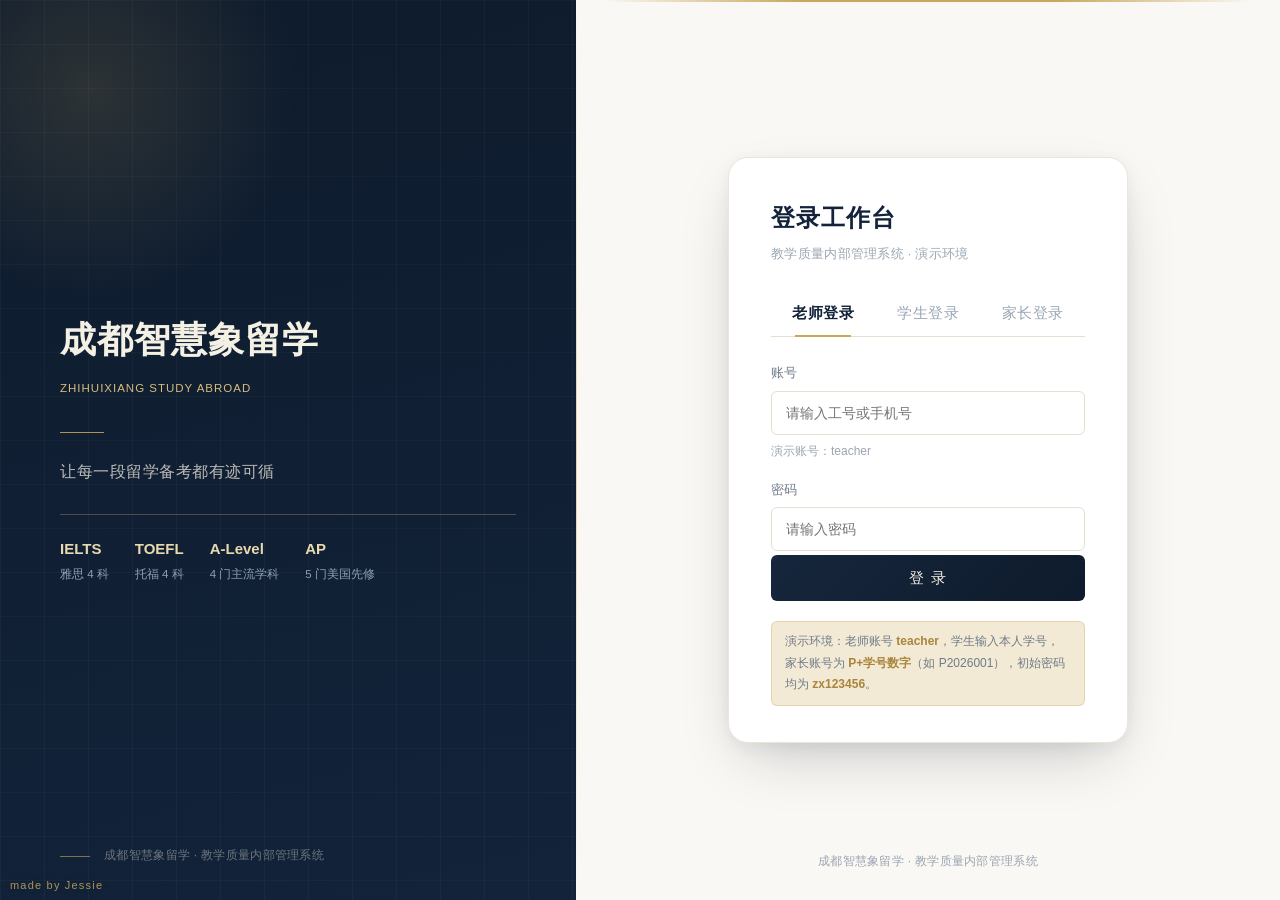
==== commit b9c05334: "site-wide watermark: made by Jessie" ====
--- a/index.html
+++ b/index.html
@@ -4,7 +4,7 @@
   <meta charset="UTF-8">
   <meta name="viewport" content="width=device-width, initial-scale=1.0">
   <title>登录 · 成都智慧象留学</title>
-  <link rel="stylesheet" href="css/style.css?v=20260830h">
+  <link rel="stylesheet" href="css/style.css?v=20260830k">
 </head>
 <body class="login-body">
 
@@ -89,8 +89,8 @@
     <p class="login-footer">成都智慧象留学 · 教学质量内部管理系统</p>
   </main>
 
-  <script src="js/mock-data.js?v=20260830h"></script>
-  <script src="js/api.js?v=20260830h"></script>
-  <script src="js/common.js?v=20260830h"></script>
+  <script src="js/mock-data.js?v=20260830k"></script>
+  <script src="js/api.js?v=20260830k"></script>
+  <script src="js/common.js?v=20260830k"></script>
 </body>
 </html>
--- a/css/style.css
+++ b/css/style.css
@@ -1266,3 +1266,113 @@
 .pp-row:hover { background: var(--c-gold-soft); }
 .pp-name { font-size: 13px; color: var(--c-text); flex: 1; }
 .pp-no { font-family: var(--f-num); font-size: 11.5px; color: var(--c-text-light); }
+
+/* ================= 手机适配（≤768 补强 + ≤576 手机档） ================= */
+.config-grid { grid-template-columns: 1fr 1.4fr; }
+
+@media (max-width: 768px) {
+  .topbar { height: auto; min-height: 56px; flex-wrap: wrap; padding: 8px 14px; row-gap: 6px; }
+  .topbar .brand { font-size: 15px; }
+  .topbar .user-link { font-size: 12px; padding: 5px 9px; }
+  .section-head { flex-wrap: wrap; align-items: center; }
+  .section-head .btn { margin-left: 0 !important; }
+  .detail-grid { gap: 16px; }
+  .modal-head { padding: 14px 16px; }
+  .modal-body { padding: 16px 14px 20px; }
+  .ring-wrap { gap: 18px; justify-content: center; }
+  .config-grid { grid-template-columns: 1fr; }
+  .audit-table th:nth-child(4), .audit-table td:nth-child(4) { display: none; }
+}
+
+@media (max-width: 576px) {
+  /* 顶栏：链接换行铺满，防溢出 */
+  .topbar { padding: 8px 12px; }
+  .topbar .user-link { padding: 5px 8px; font-size: 11.5px; }
+  .topbar .user-chip { font-size: 12px; }
+
+  /* 登录页：品牌区收紧为顶部横幅 */
+  .login-brand { padding: 30px 22px 104px; }
+  .login-brand .lb-name-zh { font-size: 24px; }
+  .login-brand .lb-name-en { font-size: 11px; margin-top: 6px; }
+  .login-brand .lb-divider { margin: 14px 0; }
+  .login-brand .lb-slogan { font-size: 13px; margin-top: 0; }
+  .login-brand .lb-programs { display: grid; grid-template-columns: 1fr 1fr; gap: 10px 14px; margin-top: 16px; }
+  .login-brand .lb-programs .pg-item { padding: 6px 0; }
+  .login-brand .lb-foot { left: 22px; right: 22px; bottom: 22px; font-size: 10.5px; }
+  .login-main { padding: 28px 14px 64px; }
+  .login-card { padding: 26px 20px 22px; }
+  .lc-title { font-size: 19px; }
+  .login-tabs .login-tab { font-size: 13.5px; padding: 10px 6px; }
+  .btn-login { height: 46px; font-size: 15px; }
+  .demo-note { font-size: 11.5px; padding: 10px 12px; }
+  .login-footer { bottom: 18px; }
+
+  /* 工作台：卡片单列、统计 2 列收紧 */
+  .page { padding: 16px 12px 10px; }
+  .stat-grid { gap: 10px; }
+  .stat-card { padding: 14px 14px; }
+  .stat-value { font-size: 20px; }
+  .toolbar { gap: 8px; margin-bottom: 14px; }
+  .search-box { flex: 1 1 100%; }
+  .filter-tabs { width: 100%; order: 3; }
+  .filter-tab { flex: 1; padding: 8px 6px; font-size: 12.5px; }
+  .tb-select { flex: 1 1 44%; min-width: 0; }
+  #btn-export { flex: 1 1 44%; }
+  .toolbar .result-count { width: auto; margin-left: auto; }
+  .student-card { padding: 14px; }
+  .sc-tags { gap: 5px; }
+
+  /* 弹窗：满宽贴边，头部操作换行 */
+  .modal-mask { padding: 10px 8px; align-items: flex-start; }
+  .modal { border-radius: 10px; }
+  .m-title span { font-size: 15px; }
+  .modal .m-sub { font-size: 11px; }
+  .modal-head .avatar.lg { width: 38px; height: 38px; font-size: 16px; }
+  .detail-body-actions, .modal-body > div[style*="justify-content:flex-end"] { flex-wrap: wrap !important; }
+  .modal-body > div[style*="justify-content:flex-end"] .btn { height: 30px !important; padding: 0 10px !important; font-size: 12px !important; }
+  .parent-chip { font-size: 11px; padding: 3px 8px; }
+  .detail-summary { gap: 8px; }
+  .detail-summary .item { width: 100%; }
+  .form-actions { flex-wrap: wrap; }
+  .form-actions .btn { flex: 1; }
+  .review-form { flex-direction: column; }
+  .review-form .review-input { width: 100% !important; }
+
+  /* 表格横向滚动 */
+  #audit-table-wrap, .detail-block { min-width: 0; }
+  .exam-table { display: block; overflow-x: auto; white-space: nowrap; }
+
+  /* 待评阅面板：满宽 */
+  .pending-panel { left: 10px; right: 10px; width: auto; top: 62px; }
+
+  /* 学员端 / 家长端 */
+  .profile-head { gap: 12px; }
+  .ring-box svg { width: 150px; height: 150px; }
+  .goal-card { padding: 12px 14px; }
+  .exam-cards { grid-template-columns: 1fr 1fr; gap: 10px; }
+  .exam-card { padding: 12px 10px; flex-direction: column; text-align: center; gap: 6px; }
+  .bar-chart { gap: 6px; }
+  .tl-card { padding: 12px 12px; }
+  .tl-top { flex-wrap: wrap; gap: 6px; }
+}
+
+/* 手机/窄屏：品牌横幅不参与 flex 压缩（否则 padding 被挤掉、页脚压住内容） */
+@media (max-width: 860px) {
+  .login-brand { flex: none; }
+  .login-main { flex: none; }
+}
+
+/* ===== 全站水印（左下角署名） ===== */
+.wm-credit {
+  position: fixed;
+  left: 10px;
+  bottom: 6px;
+  z-index: 200;
+  font-family: var(--f-serif);
+  font-size: 11px;
+  letter-spacing: 1.2px;
+  color: rgba(201, 168, 92, 0.85);
+  text-shadow: 0 0 6px rgba(14, 27, 44, 0.18);
+  pointer-events: none;
+  user-select: none;
+}
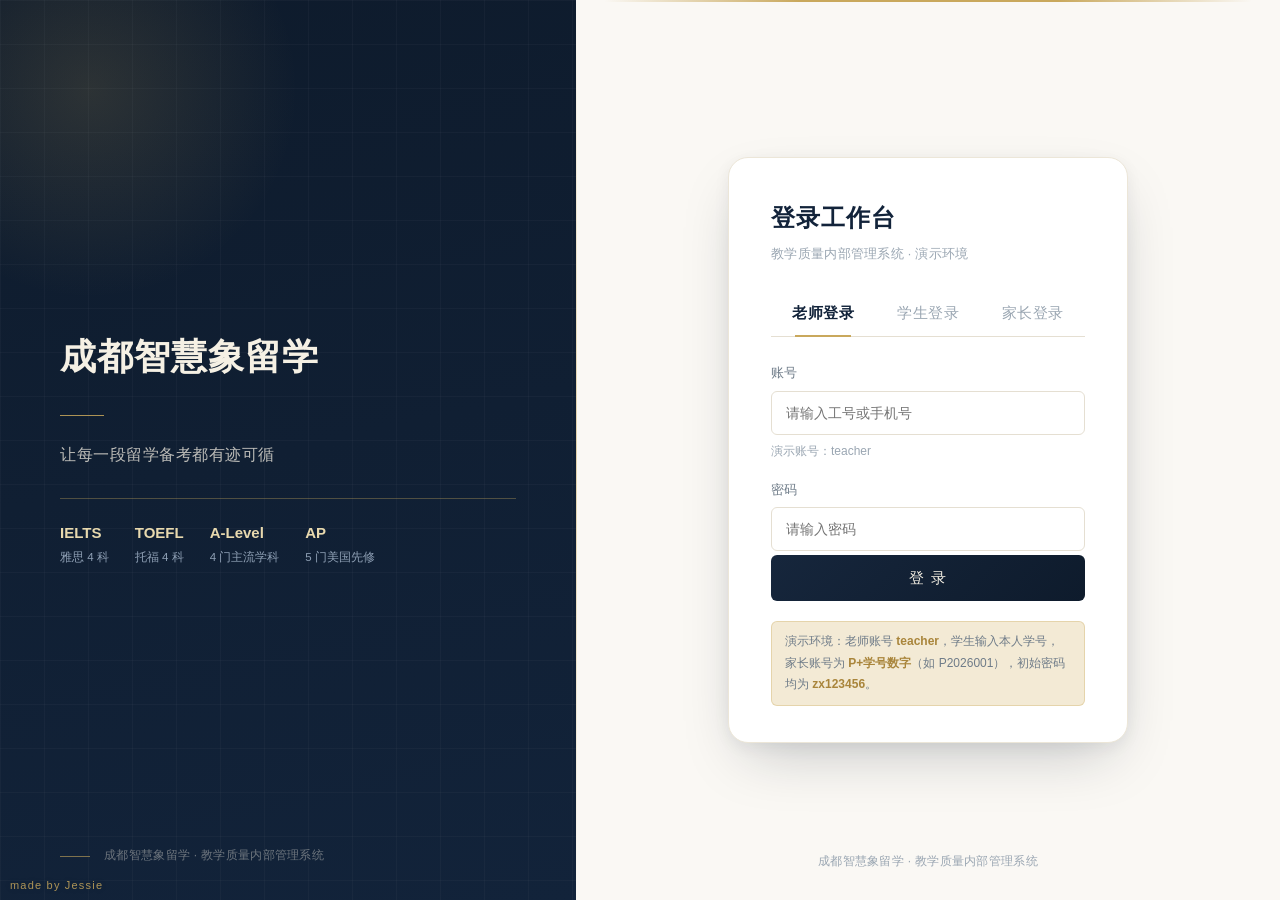
==== commit 87727ed5: "six-period update: multi-teacher ownership + course progress + gap-to-100% conversion - admin role f" ====
--- a/index.html
+++ b/index.html
@@ -4,14 +4,13 @@
   <meta charset="UTF-8">
   <meta name="viewport" content="width=device-width, initial-scale=1.0">
   <title>登录 · 成都智慧象留学</title>
-  <link rel="stylesheet" href="css/style.css?v=20260830k">
+  <link rel="stylesheet" href="css/style.css?v=20260830n">
 </head>
 <body class="login-body">
 
   <!-- 左侧：品牌区 -->
   <aside class="login-brand">
     <h1 class="lb-name-zh">成都智慧象留学</h1>
-    <div class="lb-name-en">ZHIHUIXIANG STUDY ABROAD</div>
     <div class="lb-divider"></div>
     <p class="lb-slogan">让每一段留学备考都有迹可循</p>
     <div class="lb-programs" aria-label="国际课程体系">
@@ -89,8 +88,8 @@
     <p class="login-footer">成都智慧象留学 · 教学质量内部管理系统</p>
   </main>
 
-  <script src="js/mock-data.js?v=20260830k"></script>
-  <script src="js/api.js?v=20260830k"></script>
-  <script src="js/common.js?v=20260830k"></script>
+  <script src="js/mock-data.js?v=20260830n"></script>
+  <script src="js/api.js?v=20260830n"></script>
+  <script src="js/common.js?v=20260830n"></script>
 </body>
 </html>
